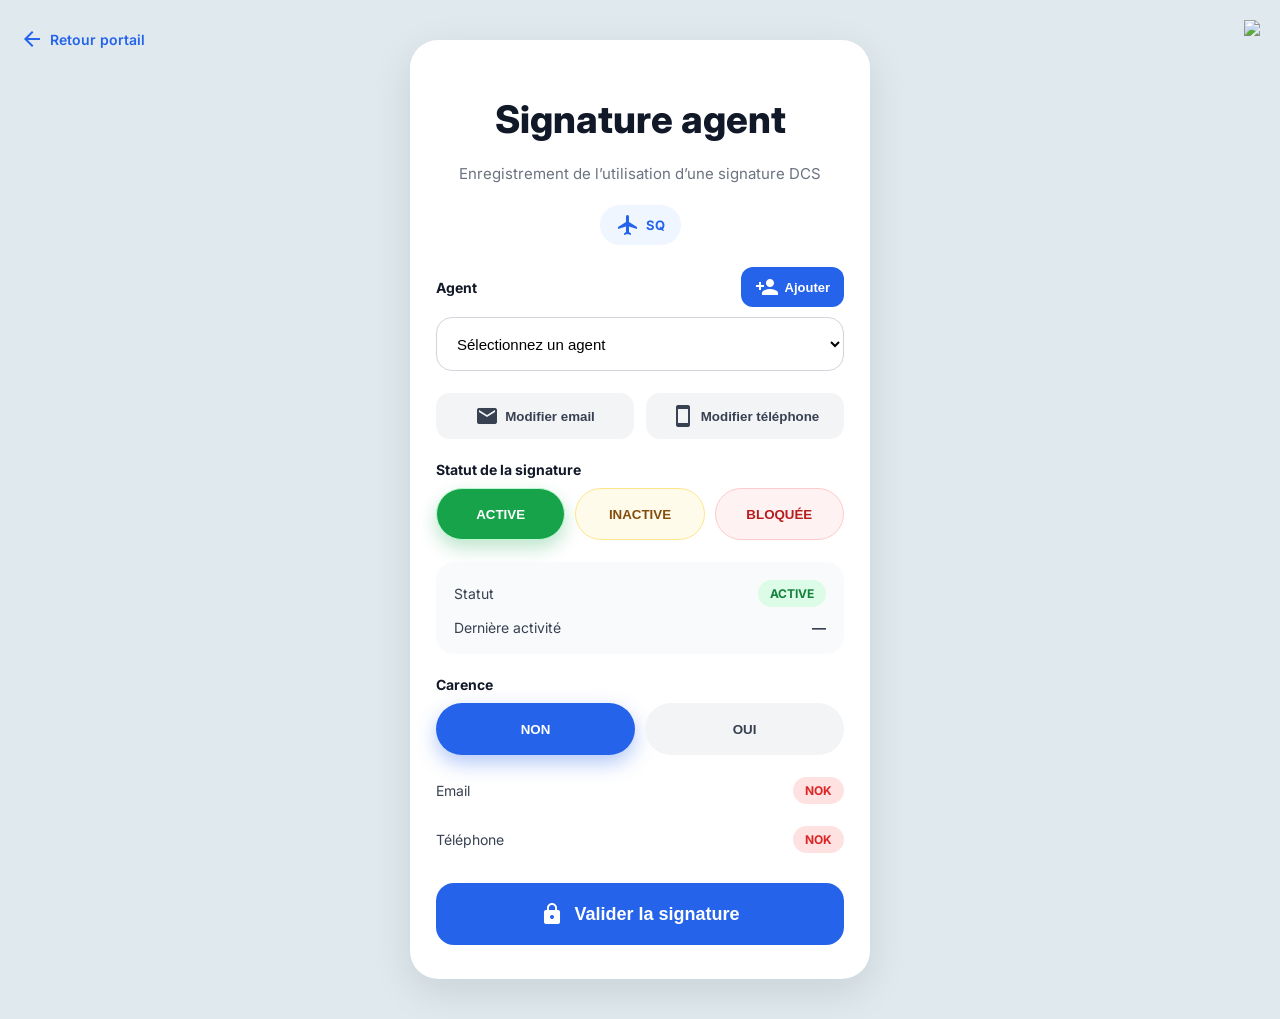
==== Index.html @ 30780db2 "Add frontend js files" ====
<!DOCTYPE html>
<html lang="fr">

<head>

  <meta charset="UTF-8" />

  <meta
    name="viewport"
    content="width=device-width, initial-scale=1.0" />

  <title>Signature Agent</title>

  <!-- FONTS -->
  <link rel="stylesheet"
        href="https://fonts.googleapis.com/css2?family=Inter:wght@400;500;600;700;800&display=swap">

  <link rel="stylesheet"
        href="https://fonts.googleapis.com/icon?family=Material+Icons">

  <!-- CSS -->
  <link rel="stylesheet"
        href="./frontend/css/global.css">

  <link rel="stylesheet"
        href="./frontend/css/signature.css">

</head>

<body>

  <div class="page">

    <!-- HEADER -->
    <div class="header">

      <a href="./Portail.html"
         class="back-btn">

        <span class="material-icons">
          arrow_back
        </span>

        Retour portail

      </a>

      <img
        src="https://www.alyzia.com/wp-content/uploads/2025/05/cropped-logo_alyzia-1024x349.png"
        class="alyzia-logo">

    </div>

    <!-- CARD -->
    <div class="card">

      <!-- LOGO -->
      <div class="company-logo-wrapper">

        <img
          id="companyLogo"
          class="company-logo">

      </div>

      <!-- TITLE -->
      <h1>
        Signature agent
      </h1>

      <div class="subtitle">
        Enregistrement de l’utilisation d’une signature DCS
      </div>

      <!-- COMPANY -->
      <div class="company-chip">

        <span class="material-icons">
          flight
        </span>

        <span id="companyName">
          SQ
        </span>

      </div>

      <!-- AGENT -->
      <div class="field">

        <div class="field-header">

          <label>
            Agent
          </label>

          <button
  id="openAddAgentModal"
  class="add-agent-btn">


  <span class="material-icons">
  person_add
</span>

Ajouter

</button>

        </div>

        <select id="agentSelect">

  <option value="">
    Sélectionnez un agent
  </option>

</select>

      </div>

      <!-- ACTIONS -->
      <div class="agent-actions">

        <button
          id="editMailBtn"
          class="mini-action-btn">

          <span class="material-icons">
            mail
          </span>

          Modifier email

        </button>

        <button
          id="editPhoneBtn"
          class="mini-action-btn">

          <span class="material-icons">
            smartphone
          </span>

          Modifier téléphone

        </button>

      </div>

      <!-- STATUS -->
      <div class="field">

        <label>
          Statut de la signature
        </label>

        <div class="status-buttons signature-status-buttons">

  <button
    class="status-btn status-active active">

    ACTIVE

  </button>

  <button
    class="status-btn status-inactive">

    INACTIVE

  </button>

  <button
    class="status-btn status-bloque">

    BLOQUÉE

  </button>

</div>

      </div>

      <!-- ===================================================== -->
<!-- INFOS -->
<!-- ===================================================== -->

<div class="info-box">

  <div class="info-line">

    <span>
      Statut
    </span>

    <strong id="agentStatusBadge"
            class="badge-active">

      ACTIVE

    </strong>

  </div>

  <div class="info-line">

    <span>
      Dernière activité
    </span>

    <strong id="lastActivity">
      —
    </strong>

  </div>

</div>

<!-- ===================================================== -->
<!-- CARENCE -->
<!-- ===================================================== -->

<div class="field">

  <label>
    Carence
  </label>

  <div class="status-buttons">

    <button
      id="carenceNonBtn"
      class="status-btn active">

      NON

    </button>

    <button
      id="carenceOuiBtn"
      class="status-btn">

      OUI

    </button>

  </div>

</div>

<!-- ===================================================== -->
<!-- CARENCE DATES -->
<!-- ===================================================== -->

<div
  id="carenceDates"
  class="field"
  style="display:none;">

  <label>
    Période de carence
  </label>

  <div class="carence-grid">

    <input
      type="date"
      id="carenceStart"
      class="modal-input">

    <input
      type="date"
      id="carenceEnd"
      class="modal-input">

  </div>

</div>


  <div class="info-line">

    <span>
      Email
    </span>

    <strong
      id="emailBadge"
      class="badge-nok">

      NOK

    </strong>

  </div>

  <div class="info-line">

    <span>
      Téléphone
    </span>

    <strong
      id="phoneBadge"
      class="badge-nok">

      NOK

    </strong>

  </div>


     

      <!-- SUBMIT -->
      <button
        class="submit-btn">

        <span class="material-icons">
          lock
        </span>

        Valider la signature

      </button>

    </div>

  </div>

  <!-- SUCCESS MODAL -->
  <div
    id="successModal"
    class="modal">

    <div class="modal-card">

      <div class="success-icon">
        ✓
      </div>

      <h2>
        Signature enregistrée
      </h2>

      <div
        id="successContent"
        class="success-content">

      </div>

      <button
        id="closeModalBtn"
        class="close-modal-btn">

        Fermer

      </button>

    </div>

  </div>

  <!-- EMAIL MODAL -->
  <div
    id="mailModal"
    class="modal">

    <div class="modal-card">

      <h2>
        Modifier email
      </h2>

      <input
        id="mailInput"
        type="email"
        placeholder="prenom.nom@alyzia.com"
        class="modal-input">

      <button
        id="saveMailBtn"
        class="close-modal-btn">

        Enregistrer

      </button>

    </div>

  </div>

  <!-- PHONE MODAL -->
  <div
    id="phoneModal"
    class="modal">

    <div class="modal-card">

      <h2>
        Modifier téléphone
      </h2>

      <input
        id="phoneInput"
        type="text"
        placeholder="06XXXXXXXX"
        class="modal-input">

      <button
        id="savePhoneBtn"
        class="close-modal-btn">

        Enregistrer

      </button>

    </div>

  </div>

  <!-- ===================================================== -->
<!-- ADD AGENT MODAL -->
<!-- ===================================================== -->

<div
  id="addAgentModal"
  class="modal">

  <div class="modal-card">

    <h2>
      Ajouter un agent
    </h2>

    <input
      id="newAgentSign"
      type="text"
      placeholder="SIGN"
      class="modal-input">

    <input
      id="newAgentNom"
      type="text"
      placeholder="Nom"
      class="modal-input">

    <input
      id="newAgentPrenom"
      type="text"
      placeholder="Prénom"
      class="modal-input">

    <input
      id="newAgentMail"
      type="email"
      placeholder="Email"
      class="modal-input">

    <input
      id="newAgentPhone"
      type="text"
      placeholder="Téléphone"
      class="modal-input">

    <select
      id="newAgentStatus"
      class="modal-input">

      <option value="ACTIVE">
        ACTIVE
      </option>

      <option value="INACTIVE">
        INACTIVE
      </option>

      <option value="BLOQUEE">
        BLOQUÉE
      </option>

    </select>

    <button
      id="saveNewAgentBtn"
      class="close-modal-btn">

      Créer l'agent

    </button>

  </div>

</div>

  <!-- SUPABASE -->
  <script src="https://cdn.jsdelivr.net/npm/@supabase/supabase-js"></script>

  <!-- JS -->
  <script src="./frontend/js/config.js"></script>

  <script src="./frontend/js/api.js"></script>

  <script src="./frontend/js/signature.js"></script>

</body>
</html>
---- frontend/css/signature.css ----
body{
  margin:0;
  padding:0;
  background:#dfe9ee;
  font-family:'Inter',sans-serif;
}

.page{
  min-height:100vh;
  display:flex;
  justify-content:center;
  align-items:flex-start;
  padding:40px 20px;
}

.header{
  position:absolute;
  top:20px;
  left:20px;
  right:20px;

  display:flex;
  justify-content:space-between;
  align-items:center;
}

.back-btn{
  display:flex;
  align-items:center;
  gap:6px;

  text-decoration:none;

  color:#2563eb;

  font-size:14px;
  font-weight:600;
}

.alyzia-logo{
  height:38px;
}

.card{

  width:100%;
  max-width:460px;

  background:white;

  border-radius:28px;

  padding:34px 26px;

  box-shadow:
    0 12px 40px rgba(0,0,0,0.10);

  display:flex;
  flex-direction:column;

  gap:22px;

  box-sizing:border-box;

  overflow:hidden;

}

.company-logo-wrapper{
  display:flex;
  justify-content:center;
  align-items:center;
}

.company-logo{
  max-width:220px;
  max-height:90px;
  object-fit:contain;
}

h1{
  margin:0;

  text-align:center;

  font-size:38px;
  font-weight:800;

  color:#111827;
}

.subtitle{
  text-align:center;

  color:#6b7280;

  font-size:15px;
}

.company-chip{
  margin:auto;

  display:flex;
  align-items:center;
  gap:6px;

  background:#eff6ff;

  color:#2563eb;

  border-radius:999px;

  padding:8px 16px;

  font-size:13px;
  font-weight:700;
}

.field{
  display:flex;
  flex-direction:column;
  gap:10px;
}

.field-header{
  display:flex;
  justify-content:space-between;
  align-items:center;
}

label{
  font-size:14px;
  font-weight:700;

  color:#111827;
}

select{
  width:100%;

  height:54px;

  border-radius:16px;

  border:1px solid #d1d5db;

  padding:0 16px;

  font-size:15px;

  background:white;
}

.add-agent-btn{
  display:flex;
  align-items:center;
  gap:6px;

  border:none;

  background:#2563eb;

  color:white;

  border-radius:12px;

  padding:8px 14px;

  cursor:pointer;

  font-size:13px;
  font-weight:700;
}

.agent-actions{
  display:flex;
  gap:12px;
}

.mini-action-btn{
  flex:1;

  height:46px;

  border:none;

  border-radius:14px;

  background:#f3f4f6;

  color:#374151;

  display:flex;
  align-items:center;
  justify-content:center;
  gap:6px;

  font-weight:600;

  cursor:pointer;

  transition:0.2s;
}

.mini-action-btn:hover{
  background:#e5e7eb;
}

.status-buttons{
  display:flex;
  gap:10px;
}

.status-btn{
  flex:1;

  height:52px;

  border:none;

  border-radius:999px;

  background:#f3f4f6;

  color:#374151;

  font-weight:700;

  cursor:pointer;

  transition:0.25s;
}

.status-btn.active{
  background:#2563eb;
  color:white;

  box-shadow:
    0 8px 20px rgba(37,99,235,0.35);
}

.info-box{
  background:#f9fafb;

  border-radius:18px;

  padding:18px;

  display:flex;
  flex-direction:column;
  gap:12px;
}

.info-line{
  display:flex;
  justify-content:space-between;
  align-items:center;

  font-size:14px;

  color:#374151;
}

.submit-btn{

  width:100%;

  height:62px;

  border:none;

  border-radius:18px;

  background:#2563eb;

  color:white;

  font-size:18px;
  font-weight:800;

  display:flex;
  align-items:center;
  justify-content:center;
  gap:10px;

  cursor:pointer;

  transition:0.25s;

  margin-top:8px;

  box-sizing:border-box;

}

.submit-btn:hover{
  transform:translateY(-2px);

  box-shadow:
    0 14px 30px rgba(37,99,235,0.35);
}

.modal{
  position:fixed;
  inset:0;

  background:rgba(0,0,0,0.5);

  display:none;

  justify-content:center;
  align-items:center;

  z-index:999;
}

.modal.show{
  display:flex;
}

.modal-card{
  width:90%;
  max-width:420px;

  background:white;

  border-radius:28px;

  padding:34px 26px;

  text-align:center;
}

.success-icon{
  width:90px;
  height:90px;

  margin:auto auto 20px;

  border-radius:999px;

  background:#22c55e;

  color:white;

  display:flex;
  justify-content:center;
  align-items:center;

  font-size:42px;
  font-weight:800;
}

.success-content{
  margin-top:18px;

  display:flex;
  flex-direction:column;
  gap:10px;

  text-align:left;

  font-size:15px;

  color:#374151;
}

.close-modal-btn{
  width:100%;

  height:56px;

  margin-top:24px;

  border:none;

  border-radius:16px;

  background:#2563eb;

  color:white;

  font-size:16px;
  font-weight:700;

  cursor:pointer;
}

.modal-input{
  width:100%;

  height:56px;

  border-radius:16px;

  border:1px solid #d1d5db;

  padding:0 18px;

  font-size:15px;

  margin-top:20px;
  margin-bottom:20px;

  box-sizing:border-box;
}
.modal-input select{
  appearance:none;
}
/* =========================================================
   SEARCH
========================================================= */

.search-input{
  width:100%;

  height:54px;

  border-radius:16px;

  border:1px solid #d1d5db;

  padding:0 18px;

  font-size:15px;

  box-sizing:border-box;
}

/* =========================================================
   BADGES
========================================================= */

.badge-active{
  background:#dcfce7;
  color:#166534;

  padding:6px 12px;

  border-radius:999px;

  font-size:12px;
}

.badge-inactive{
  background:#fef3c7;
  color:#92400e;

  padding:6px 12px;

  border-radius:999px;

  font-size:12px;
}

.badge-blocked{
  background:#fee2e2;
  color:#991b1b;

  padding:6px 12px;

  border-radius:999px;

  font-size:12px;
}

/* =========================================================
   MOBILE V1
========================================================= */

@media(max-width:768px){

  .page{
    padding:16px;
  }

  .card{
    max-width:100%;
    border-radius:24px;
    padding:24px 18px;
  }

  h1{
    font-size:30px;
  }

  .status-buttons{
    flex-direction:column;
  }

  .agent-actions{
    flex-direction:column;
  }

  .submit-btn{
    height:58px;
    font-size:16px;
  }

}
/* =========================================================
   BADGES
========================================================= */

.badge-active{

  background:#dcfce7;
  color:#15803d;

  padding:6px 12px;

  border-radius:999px;

  font-size:12px;
  font-weight:700;

}

.badge-inactive{

  background:#ffedd5;
  color:#ea580c;

  padding:6px 12px;

  border-radius:999px;

  font-size:12px;
  font-weight:700;

}

.badge-blocked{

  background:#fee2e2;
  color:#dc2626;

  padding:6px 12px;

  border-radius:999px;

  font-size:12px;
  font-weight:700;

}

/* =========================================================
   CARENCE
========================================================= */

.carence-grid{

  display:grid;

  grid-template-columns:1fr 1fr;

  gap:12px;

}
.badge-ok{

  background:#dcfce7;
  color:#15803d;

  padding:6px 12px;

  border-radius:999px;

  font-size:12px;
  font-weight:700;

}

.badge-nok{

  background:#fee2e2;
  color:#dc2626;

  padding:6px 12px;

  border-radius:999px;

  font-size:12px;
  font-weight:700;

}
/* =====================================================
   COULEURS STATUT SIGNATURE COMME KPI ADMIN
===================================================== */

.signature-status-buttons .status-btn {
  border: 1px solid transparent;
  font-weight: 800;
}

/* ACTIVE = vert KPI */
.signature-status-buttons .status-active {
  background: #ecfdf5;
  color: #166534;
  border-color: #bbf7d0;
}

.signature-status-buttons .status-active.active {
  background: #16a34a;
  color: #ffffff;
  box-shadow: 0 8px 18px rgba(22, 163, 74, 0.28);
}

/* INACTIVE = jaune KPI */
.signature-status-buttons .status-inactive {
  background: #fffbeb;
  color: #854d0e;
  border-color: #fde68a;
}

.signature-status-buttons .status-inactive.active {
  background: #eab308;
  color: #ffffff;
  box-shadow: 0 8px 18px rgba(234, 179, 8, 0.28);
}

/* BLOQUÉE = rouge KPI */
.signature-status-buttons .status-bloque {
  background: #fef2f2;
  color: #b91c1c;
  border-color: #fecaca;
}

.signature-status-buttons .status-bloque.active {
  background: #dc2626;
  color: #ffffff;
  box-shadow: 0 8px 18px rgba(220, 38, 38, 0.28);
}
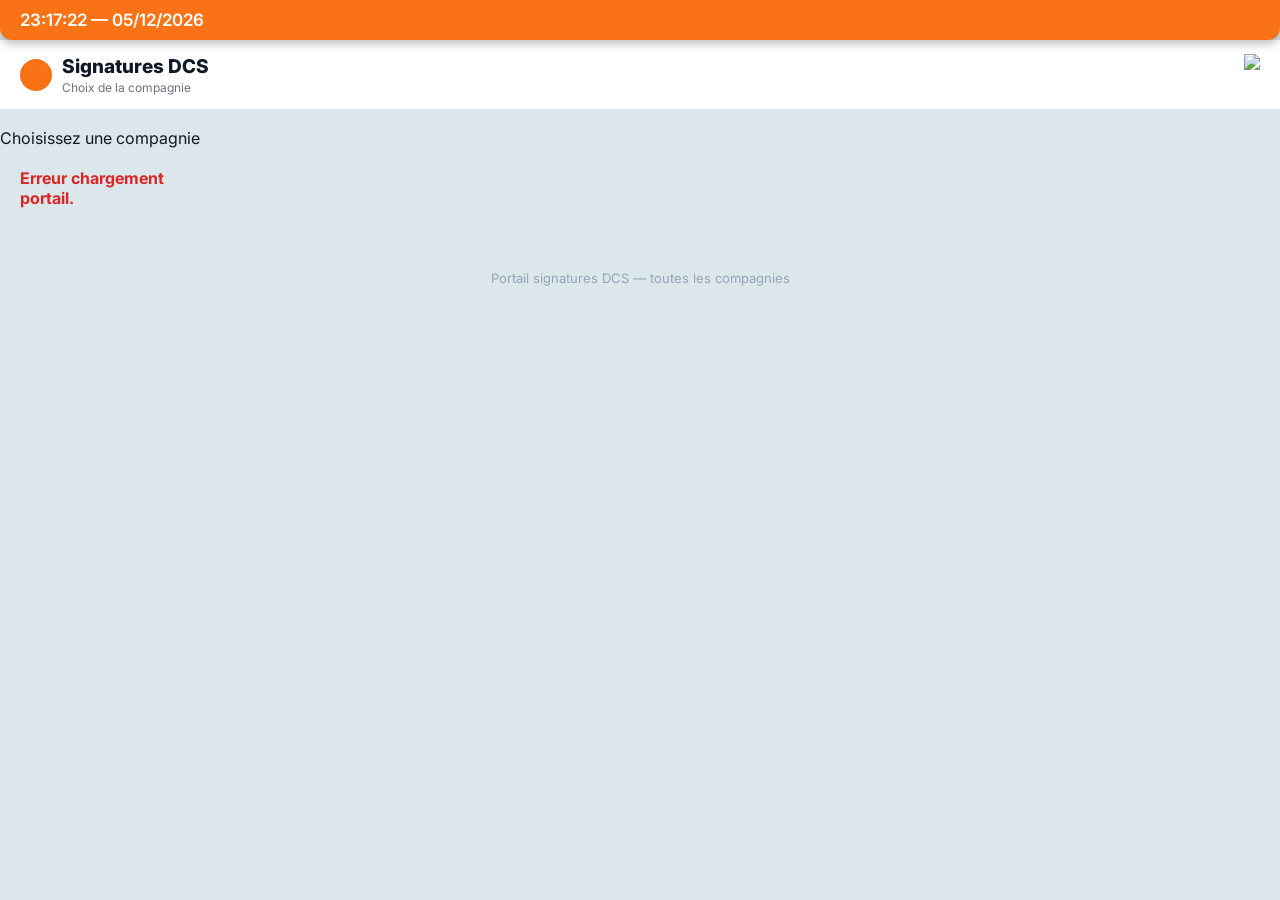
==== commit 9f75552c: "Rename agent page to Signature and restore root redirect" ====
--- a/Index.html
+++ b/Index.html
@@ -1,509 +1,20 @@
 <!DOCTYPE html>
 <html lang="fr">
+<head>
+  <meta charset="UTF-8">
+  <title>Redirection Portail</title>
 
-<head>
+  <meta http-equiv="refresh" content="0; url=./Portail.html">
 
-  <meta charset="UTF-8" />
-
-  <meta
-    name="viewport"
-    content="width=device-width, initial-scale=1.0" />
-
-  <title>Signature Agent</title>
-
-  <!-- FONTS -->
-  <link rel="stylesheet"
-        href="https://fonts.googleapis.com/css2?family=Inter:wght@400;500;600;700;800&display=swap">
-
-  <link rel="stylesheet"
-        href="https://fonts.googleapis.com/icon?family=Material+Icons">
-
-  <!-- CSS -->
-  <link rel="stylesheet"
-        href="./frontend/css/global.css">
-
-  <link rel="stylesheet"
-        href="./frontend/css/signature.css">
-
+  <script>
+    window.location.replace("./Portail.html");
+  </script>
 </head>
 
 <body>
-
-  <div class="page">
-
-    <!-- HEADER -->
-    <div class="header">
-
-      <a href="./Portail.html"
-         class="back-btn">
-
-        <span class="material-icons">
-          arrow_back
-        </span>
-
-        Retour portail
-
-      </a>
-
-      <img
-        src="https://www.alyzia.com/wp-content/uploads/2025/05/cropped-logo_alyzia-1024x349.png"
-        class="alyzia-logo">
-
-    </div>
-
-    <!-- CARD -->
-    <div class="card">
-
-      <!-- LOGO -->
-      <div class="company-logo-wrapper">
-
-        <img
-          id="companyLogo"
-          class="company-logo">
-
-      </div>
-
-      <!-- TITLE -->
-      <h1>
-        Signature agent
-      </h1>
-
-      <div class="subtitle">
-        Enregistrement de l’utilisation d’une signature DCS
-      </div>
-
-      <!-- COMPANY -->
-      <div class="company-chip">
-
-        <span class="material-icons">
-          flight
-        </span>
-
-        <span id="companyName">
-          SQ
-        </span>
-
-      </div>
-
-      <!-- AGENT -->
-      <div class="field">
-
-        <div class="field-header">
-
-          <label>
-            Agent
-          </label>
-
-          <button
-  id="openAddAgentModal"
-  class="add-agent-btn">
-
-
-  <span class="material-icons">
-  person_add
-</span>
-
-Ajouter
-
-</button>
-
-        </div>
-
-        <select id="agentSelect">
-
-  <option value="">
-    Sélectionnez un agent
-  </option>
-
-</select>
-
-      </div>
-
-      <!-- ACTIONS -->
-      <div class="agent-actions">
-
-        <button
-          id="editMailBtn"
-          class="mini-action-btn">
-
-          <span class="material-icons">
-            mail
-          </span>
-
-          Modifier email
-
-        </button>
-
-        <button
-          id="editPhoneBtn"
-          class="mini-action-btn">
-
-          <span class="material-icons">
-            smartphone
-          </span>
-
-          Modifier téléphone
-
-        </button>
-
-      </div>
-
-      <!-- STATUS -->
-      <div class="field">
-
-        <label>
-          Statut de la signature
-        </label>
-
-        <div class="status-buttons signature-status-buttons">
-
-  <button
-    class="status-btn status-active active">
-
-    ACTIVE
-
-  </button>
-
-  <button
-    class="status-btn status-inactive">
-
-    INACTIVE
-
-  </button>
-
-  <button
-    class="status-btn status-bloque">
-
-    BLOQUÉE
-
-  </button>
-
-</div>
-
-      </div>
-
-      <!-- ===================================================== -->
-<!-- INFOS -->
-<!-- ===================================================== -->
-
-<div class="info-box">
-
-  <div class="info-line">
-
-    <span>
-      Statut
-    </span>
-
-    <strong id="agentStatusBadge"
-            class="badge-active">
-
-      ACTIVE
-
-    </strong>
-
-  </div>
-
-  <div class="info-line">
-
-    <span>
-      Dernière activité
-    </span>
-
-    <strong id="lastActivity">
-      —
-    </strong>
-
-  </div>
-
-</div>
-
-<!-- ===================================================== -->
-<!-- CARENCE -->
-<!-- ===================================================== -->
-
-<div class="field">
-
-  <label>
-    Carence
-  </label>
-
-  <div class="status-buttons">
-
-    <button
-      id="carenceNonBtn"
-      class="status-btn active">
-
-      NON
-
-    </button>
-
-    <button
-      id="carenceOuiBtn"
-      class="status-btn">
-
-      OUI
-
-    </button>
-
-  </div>
-
-</div>
-
-<!-- ===================================================== -->
-<!-- CARENCE DATES -->
-<!-- ===================================================== -->
-
-<div
-  id="carenceDates"
-  class="field"
-  style="display:none;">
-
-  <label>
-    Période de carence
-  </label>
-
-  <div class="carence-grid">
-
-    <input
-      type="date"
-      id="carenceStart"
-      class="modal-input">
-
-    <input
-      type="date"
-      id="carenceEnd"
-      class="modal-input">
-
-  </div>
-
-</div>
-
-
-  <div class="info-line">
-
-    <span>
-      Email
-    </span>
-
-    <strong
-      id="emailBadge"
-      class="badge-nok">
-
-      NOK
-
-    </strong>
-
-  </div>
-
-  <div class="info-line">
-
-    <span>
-      Téléphone
-    </span>
-
-    <strong
-      id="phoneBadge"
-      class="badge-nok">
-
-      NOK
-
-    </strong>
-
-  </div>
-
-
-     
-
-      <!-- SUBMIT -->
-      <button
-        class="submit-btn">
-
-        <span class="material-icons">
-          lock
-        </span>
-
-        Valider la signature
-
-      </button>
-
-    </div>
-
-  </div>
-
-  <!-- SUCCESS MODAL -->
-  <div
-    id="successModal"
-    class="modal">
-
-    <div class="modal-card">
-
-      <div class="success-icon">
-        ✓
-      </div>
-
-      <h2>
-        Signature enregistrée
-      </h2>
-
-      <div
-        id="successContent"
-        class="success-content">
-
-      </div>
-
-      <button
-        id="closeModalBtn"
-        class="close-modal-btn">
-
-        Fermer
-
-      </button>
-
-    </div>
-
-  </div>
-
-  <!-- EMAIL MODAL -->
-  <div
-    id="mailModal"
-    class="modal">
-
-    <div class="modal-card">
-
-      <h2>
-        Modifier email
-      </h2>
-
-      <input
-        id="mailInput"
-        type="email"
-        placeholder="prenom.nom@alyzia.com"
-        class="modal-input">
-
-      <button
-        id="saveMailBtn"
-        class="close-modal-btn">
-
-        Enregistrer
-
-      </button>
-
-    </div>
-
-  </div>
-
-  <!-- PHONE MODAL -->
-  <div
-    id="phoneModal"
-    class="modal">
-
-    <div class="modal-card">
-
-      <h2>
-        Modifier téléphone
-      </h2>
-
-      <input
-        id="phoneInput"
-        type="text"
-        placeholder="06XXXXXXXX"
-        class="modal-input">
-
-      <button
-        id="savePhoneBtn"
-        class="close-modal-btn">
-
-        Enregistrer
-
-      </button>
-
-    </div>
-
-  </div>
-
-  <!-- ===================================================== -->
-<!-- ADD AGENT MODAL -->
-<!-- ===================================================== -->
-
-<div
-  id="addAgentModal"
-  class="modal">
-
-  <div class="modal-card">
-
-    <h2>
-      Ajouter un agent
-    </h2>
-
-    <input
-      id="newAgentSign"
-      type="text"
-      placeholder="SIGN"
-      class="modal-input">
-
-    <input
-      id="newAgentNom"
-      type="text"
-      placeholder="Nom"
-      class="modal-input">
-
-    <input
-      id="newAgentPrenom"
-      type="text"
-      placeholder="Prénom"
-      class="modal-input">
-
-    <input
-      id="newAgentMail"
-      type="email"
-      placeholder="Email"
-      class="modal-input">
-
-    <input
-      id="newAgentPhone"
-      type="text"
-      placeholder="Téléphone"
-      class="modal-input">
-
-    <select
-      id="newAgentStatus"
-      class="modal-input">
-
-      <option value="ACTIVE">
-        ACTIVE
-      </option>
-
-      <option value="INACTIVE">
-        INACTIVE
-      </option>
-
-      <option value="BLOQUEE">
-        BLOQUÉE
-      </option>
-
-    </select>
-
-    <button
-      id="saveNewAgentBtn"
-      class="close-modal-btn">
-
-      Créer l'agent
-
-    </button>
-
-  </div>
-
-</div>
-
-  <!-- SUPABASE -->
-  <script src="https://cdn.jsdelivr.net/npm/@supabase/supabase-js"></script>
-
-  <!-- JS -->
-  <script src="./frontend/js/config.js"></script>
-
-  <script src="./frontend/js/api.js"></script>
-
-  <script src="./frontend/js/signature.js"></script>
-
+  <p>
+    Redirection vers le portail...
+    <a href="./Portail.html">Cliquez ici si la redirection ne fonctionne pas</a>
+  </p>
 </body>
 </html>
